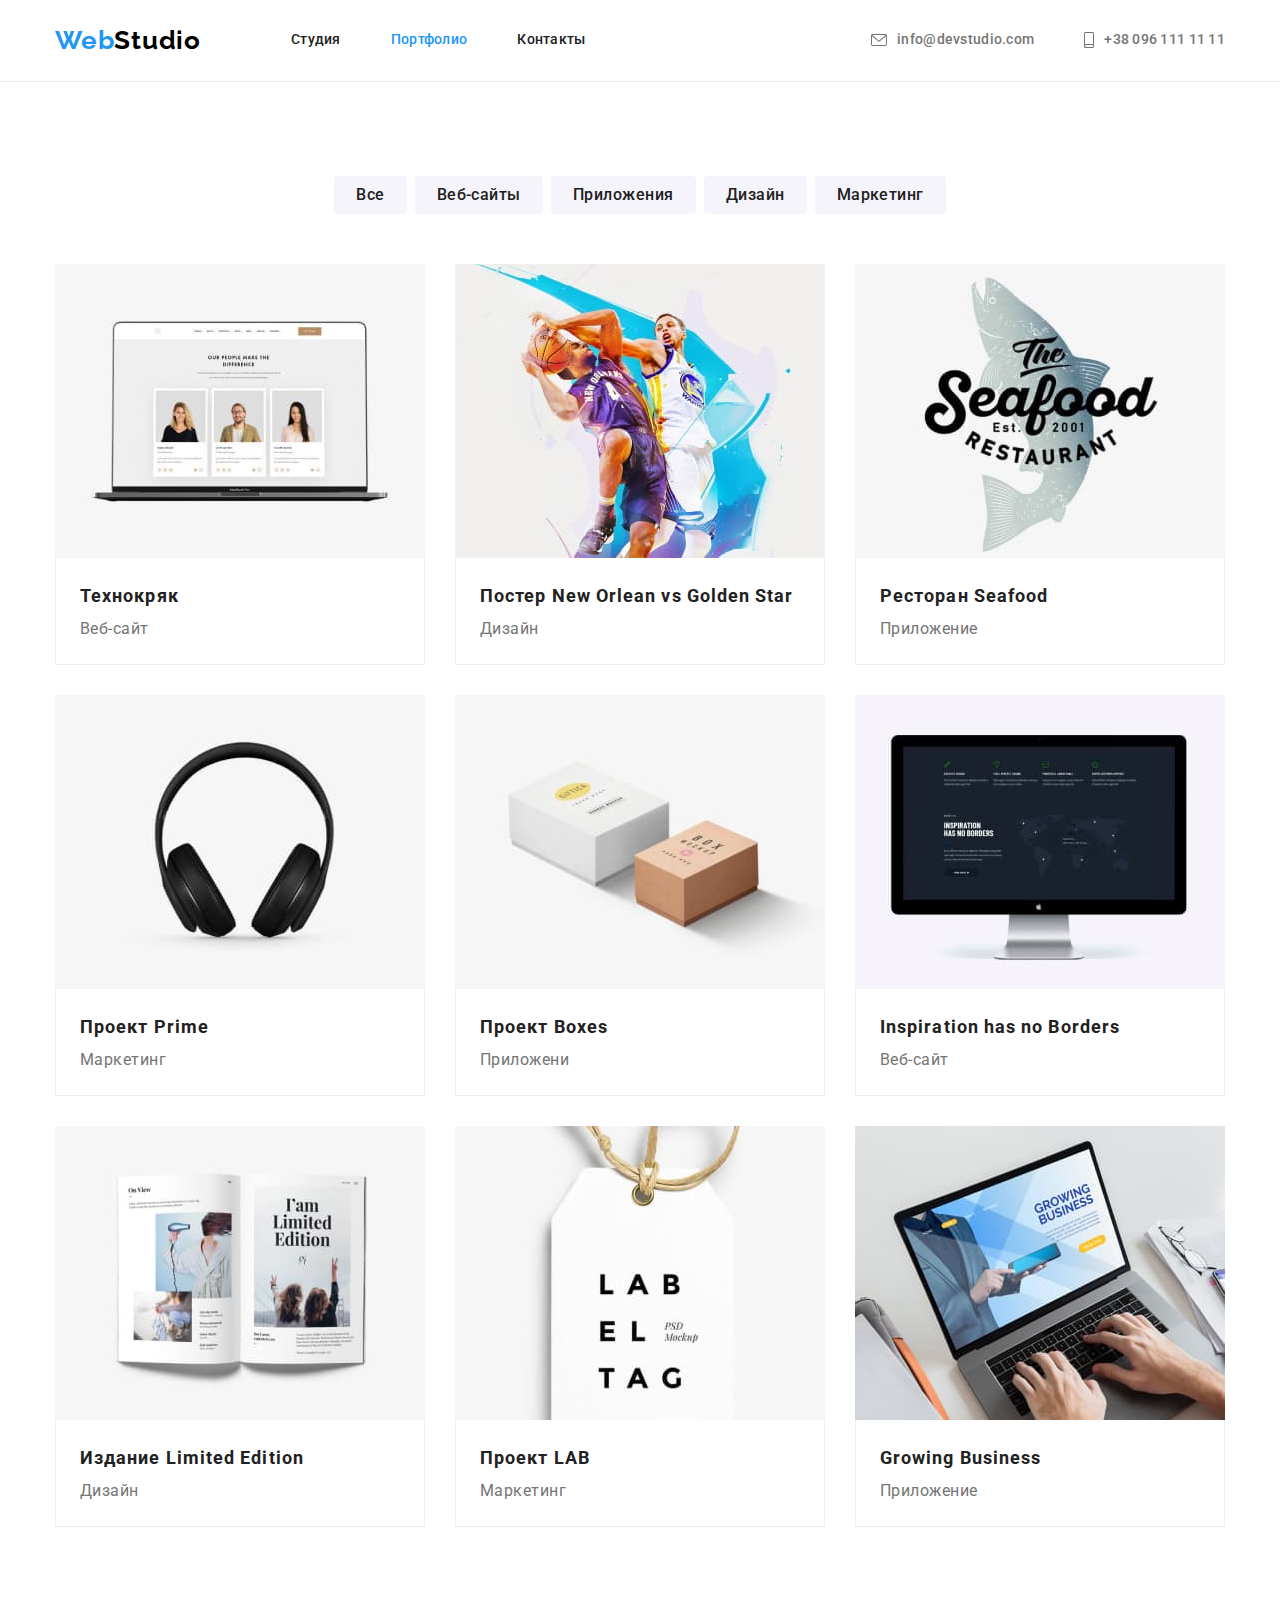
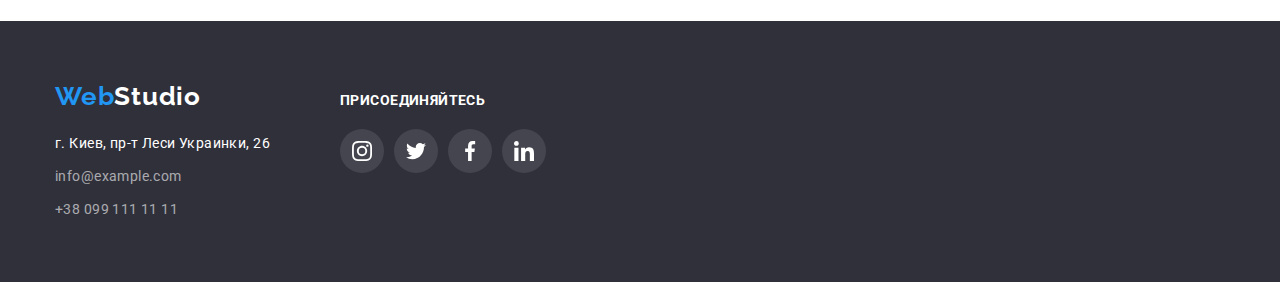
==== portfolio.html @ a1b955ed "cope from hm4" ====
<!DOCTYPE html>
<html lang="ru">

<head>
    <meta charset="UTF-8">
    <meta http-equiv="X-UA-Compatible" content="IE=edge">
    <meta name="viewport" content="width=device-width, initial-scale=1.0">
    <title>Document</title>
    <link rel="preconnect" href="https://fonts.googleapis.com">
    <link rel="preconnect" href="https://fonts.gstatic.com" crossorigin>
    <link
        href="https://fonts.googleapis.com/css2?family=Raleway:wght@700&family=Roboto:wght@400;500;700;900&display=swap"
        rel="stylesheet">
    <link rel="stylesheet"
        href="https://cdnjs.cloudflare.com/ajax/libs/modern-normalize/1.1.0/modern-normalize.min.css">
    <link rel="stylesheet" href="./css/style.css">
</head>

<body>
    <header class="header">
        <div class="container">
            <a class="logo-header-first link" lang="en" href="">Web<span class="logo-header-second">Studio</span></a>
            <nav class="header-nav">
                <ul class="header-list list">
                    <li class="header-item"><a class="header-link link" href="./index.html">Студия</a></li>
                    <li class="header-item"><a class="header-link link current" href="">Портфолио</a>
                    </li>
                    <li class="header-item"><a class="header-link link" href="">Контакты</a></li>
                </ul>
            </nav>
            <ul class="header-list list">
                <li class="header-item">
                    <a class="header-link contacts link" href="mailto:info@devstudio.com">
                        <svg class="header-icons" width="16px" height="12px">
                            <use href="./images/icons.svg#icon-envelope"></use>
                        </svg>info@devstudio.com
                    </a>
                </li>
                <li class="header-item">
                    <a class="header-link contacts link" href="tel:+380961111111">
                        <svg class="header-icons" width="10px" height="16px">
                            <use href="./images/icons.svg#icon-smartphone"></use>
                        </svg>+38 096 111 11 11
                    </a>
                </li>
            </ul>
        </div>
    </header>
    <main>
        <section class="portfolio section">
            <div class="container">
                <h1 class="visually-hidden">Наши работы</h1>
                <ul class="portfolio-list-first list">
                    <li class="porfolio-item-first"><button class="portfolio-btn" type="button">Все</button></li>
                    <li class="porfolio-item-first"><button class="portfolio-btn" type="button">Веб-сайты</button></li>
                    <li class="porfolio-item-first"><button class="portfolio-btn" type="button">Приложения</button>
                    </li>
                    <li class="porfolio-item-first"><button class="portfolio-btn" type="button">Дизайн</button></li>
                    <li class="porfolio-item-first"><button class="portfolio-btn" type="button">Маркетинг</button>
                    </li>
                </ul>
                <ul class="portfolio-list-second list">
                    <li class="portfolio-item-second">
                        <a href="" class="portfolio-link link">
                            <img class="portfolio-img" src="./images/portfolio1.jpg" alt="Технокряк">
                            <div class="portfolio-item-wrapper">
                                <h2 class="portfolio-title">Технокряк</h2>
                                <p class="portfolio-text">Веб-сайт</p>
                            </div>
                        </a>
                    </li>
                    <li class="portfolio-item-second">
                        <a href="" class="portfolio-link link">
                            <img class="portfolio-img" src="./images/portfolio2.jpg"
                                alt="постер нью орелан против голден стар">
                            <div class="portfolio-item-wrapper">
                                <h2 class="portfolio-title">Постер New Orlean vs Golden Star</h2>
                                <p class="portfolio-text">Дизайн</p>
                            </div>
                        </a>
                    </li>
                    <li class="portfolio-item-second">
                        <a href="" class="portfolio-link link">
                            <img class="portfolio-img" src="./images/portfolio3.jpg" alt="ресторан сеафоод">
                            <div class="portfolio-item-wrapper">
                                <h2 class="portfolio-title">Ресторан Seafood</h2>
                                <p class="portfolio-text">Приложение</p>
                            </div>
                        </a>
                    </li>
                    <li class="portfolio-item-second">
                        <a href="" class="portfolio-link link">
                            <img class="portfolio-img" src="./images/portfolio4.jpg" alt="Проект Прайм">
                            <div class="portfolio-item-wrapper">
                                <h2 class="portfolio-title">Проект Prime</h2>
                                <p class="portfolio-text">Маркетинг</p>
                            </div>
                        </a>
                    </li>
                    <li class="portfolio-item-second">
                        <a href="" class="portfolio-link link">
                            <img class="portfolio-img" src="./images/portfolio5.jpg" alt="Проект Боксес">
                            <div class="portfolio-item-wrapper">
                                <h2 class="portfolio-title">Проект Boxes</h2>
                                <p class="portfolio-text">Приложени</p>
                            </div>
                        </a>
                    </li>
                    <li class="portfolio-item-second">
                        <a href="" class="portfolio-link link">
                            <img class="portfolio-img" src="./images/portfolio6.jpg" alt="Инспирайтион хас но бордерс">
                            <div class="portfolio-item-wrapper">
                                <h2 class="portfolio-title">Inspiration has no Borders</h2>
                                <p class="portfolio-text">Веб-сайт</p>
                            </div>
                        </a>
                    </li>
                    <li class="portfolio-item-second">
                        <a href="" class="portfolio-link link">
                            <img class="portfolio-img" src="./images/portfolio7.jpg" alt="Издание лимитед эдишн">
                            <div class="portfolio-item-wrapper">
                                <h2 class="portfolio-title">Издание Limited Edition</h2>
                                <p class="portfolio-text">Дизайн</p>
                            </div>
                        </a>
                    </li>
                    <li class="portfolio-item-second">
                        <a href="" class="portfolio-link link">
                            <img class="portfolio-img" src="./images/portfolio8.jpg" alt="Проект Лаб">
                            <div class="portfolio-item-wrapper">
                                <h2 class="portfolio-title">Проект LAB</h2>
                                <p class="portfolio-text">Маркетинг</p>
                            </div>
                        </a>
                    </li>
                    <li class="portfolio-item-second">
                        <a href="" class="portfolio-link link">
                            <img class="portfolio-img" src="./images/portfolio9.jpg" alt="Гровинг Бизнес">
                            <div class="portfolio-item-wrapper">
                                <h2 class="portfolio-title">Growing Business</h2>
                                <p class="portfolio-text"> Приложение</p>
                            </div>
                        </a>
                    </li>
                </ul>
            </div>
        </section>
    </main>

    <footer class="footer">
        <div class="container">
            <div class="footer-wrapper">
                <div class="footer-wrapper-two">
                    <a class="logo-footer-first link" lang="en" href="">Web<span
                            class="logo-footer-second">Studio</span></a>
                    <address class="footer-address">
                        <ul class="footer-list list">
                            <li class="footer-item"><a class="footer-link-address link"
                                    href="https://goo.gl/maps/4ZLDc6fQ6jvqNeno7" target="_blank"
                                    rel="noopener noreferrer">г.
                                    Киев,
                                    пр-т Леси
                                    Украинки, 26</a>
                            </li>
                            <li class="footer-item"><a class="footer-link link"
                                    href="mailto:info@example.com">info@example.com</a>
                            </li>
                            <li class="footer-item"><a class="footer-link link" href="tel:+380991111111">+38 099 111 11
                                    11</a>
                            </li>
                        </ul>
                    </address>
                </div>
                <div class="footer-wrapper-two soc">
                    <h2 class="footer-soc-title">присоединяйтесь</h2>
                    <ul class="footer-soc-list list">
                        <li class="footer-soc-items">
                            <a class="footer-soc-links link" href="https://www.instagram.com" target="_blank">
                                <svg class="footer-soc-icons" width="20px" height="20px">
                                    <use href="./images/icons.svg#icon-instagram">
                                    </use>
                                </svg>
                            </a>
                        </li>
                        <li class="footer-soc-items">
                            <a class="footer-soc-links link" href="https://twitter.com" target="_blank">
                                <svg class="footer-soc-icons" width="20px" height="20px">
                                    <use href="./images/icons.svg#icon-twitter">
                                    </use>
                                </svg>
                            </a>
                        </li>
                        <li class="footer-soc-items">
                            <a class="footer-soc-links link" href="https://facebook.com" target="_blank">
                                <svg class="footer-soc-icons" width="20px" height="20px">
                                    <use href="./images/icons.svg#icon-facebook">
                                    </use>
                                </svg>
                            </a>
                        </li>
                        <li class="footer-soc-items">
                            <a class="footer-soc-links link" href="https://linkedin.com" target="_blank">
                                <svg class="footer-soc-icons" width="20px" height="20px">
                                    <use href="./images/icons.svg#icon-linkedin">
                                    </use>
                                </svg>
                            </a>
                        </li>
                    </ul>
                </div>
            </div>
        </div>
    </footer>
</body>

</html>
---- css/style.css ----
:root {
    --title-color: #FFFFFF;
    --title-color-second: #212121;
    --paragraph-color: #757575;
    --accent-color: #2196F3;
    --gap-between-section: 94px;
    --gap-in-section: 30px;
}

body{
    font-family: 'Roboto',
    sans-serif;
    background-color: #ffffff;
}

.section{
    padding: 94px 0;
}

.visually-hidden{
    position: absolute;
    white-space: nowrap;
    width: 1px;
    height: 1px;
    overflow: hidden;
    border: 0;
    padding: 0;
    clip: rect(0 0 0 0);
    clip-path: inset(50%);
    margin: -1px;
}

/* reset styles */
.link{
    text-decoration: none;
}

.list{
    list-style: none;
    margin: 0;
    padding: 0;
}
h1,h2,h3,h4,h5,h6,p{
    margin: 0;
}

img {
    display: block;
    width: 100%;
    height: auto;
}

/* container */
.container{
    width: 1200px;
    padding-left: 15px;
    padding-right: 15px;
    margin: 0 auto;
}
/* header */

.header{
    border-bottom: 1px solid #ECECEC;
}

.logo-header-first{
    font-family: 'Raleway',
    sans-serif;
    font-weight: 700;
    font-size: 26px;
    line-height: 1.19;
    letter-spacing: 0.03em;
    color: var(--accent-color);
    margin-right: 90px;
    padding-top: 25px;
    padding-bottom: 25px;
}

.logo-header-second{
    color: #000000;
}

.header .container{
    display: flex;
    align-items: center;
}

.header-list{
    display: flex;
}

.header-item:not(:last-child){
    margin-right: 50px;
}

.container .header-list{
    margin-left: auto;
}

.header-link{
    display: flex;
    align-items: center;
    font-weight: 500;
    font-size: 14px;
    line-height: 1.14;
    letter-spacing: 0.02em;
    color: var(--title-color-second);
}

.header-link.current{
    color: var(--accent-color);
}

.header-link.contacts{
    font-weight: 500;
    font-size: 14px;
    line-height: 1.14;
    letter-spacing: 0.02em;
    color: var(--paragraph-color); 
}

.header-icons {
    fill: currentColor;
    margin-right: 10px;
}

.header-link:focus,
.header-link:hover {
    color: var(--accent-color);
}

.header-icons:hover{
    color: var(--accent-color);
}



/* section hero */



.hero{
    padding: 200px 0;
    max-width: 1600px;
    margin-left: auto;
    margin-right: auto;
    background-color: #2F303A;
    background-image:linear-gradient(to right, rgba(47, 48, 58, 0.4), rgba(47, 48, 58, 0.4)), url("../images/hero-img.jpg");
    background-repeat: no-repeat;
    background-position: center;
    background-size: cover;
}

.hero-title{
    font-weight: 900;
    font-size: 44px;
    line-height: 1.36;
    text-align: center;
    letter-spacing: 0.06em;
    text-transform: uppercase;
    color: var(--title-color);
    width: 696px;
    margin: var(--gap-in-section);
    margin: 0 auto;
    margin-bottom: var(--gap-in-section);
}

.hero-btn{
    display: block;
    font-family: inherit;
    font-weight: 700;
    font-size: 16px;
    line-height: 1.88;
    text-align: center;
    letter-spacing: 0.06em;
    color: #FFFFFF;
    background: var(--accent-color);
    box-shadow: 0px 4px 4px rgba(0, 0, 0, 0.15);
    border-radius: 4px;
    cursor: pointer;
    padding: 10px 32px;
    border: transparent;
    margin: 0 auto;
}

.hero-btn:hover, .hero-btn:focus{
    background-color: #188CE8;
}

/* section benefits */

.benefits-list{
    display: flex;
}

.benefits-item{
    width: calc((100% - 60px) / 3);
}

.benefits-item:not(:first-child){
    margin-left: var(--gap-in-section);
}

.benefits-title{
    font-weight: 700;
    font-size: 14px;
    line-height: 1.14;
    letter-spacing: 0.03em;
    text-transform: uppercase;
    color: var(--title-color-second);
    margin-bottom: 10px;
}

.benefits-text{
    font-size: 14px;
    line-height: 1.71;
    letter-spacing: 0.03em;
    color: var(--paragraph-color)
}
.benefits-wrapper{
    display: flex;
}

.benefits-wrapper-icons{
    display: flex;
    background-color: #F5F4FA;
    width: 270px;
    height: 120px;
    align-items: center;
    justify-content: center;
    margin-bottom: var(--gap-in-section);
}

/* section about */

.about{
    padding-top: 0px;
}

.about-title{
    font-weight: 700;
    font-size: 36px;
    line-height: 1.17;
    text-align: center;
    letter-spacing: 0.03em;
    color: var(--title-color-second);
    margin-bottom: 50px;
}

.about-list{
    display: flex;
    
}

.about-item{
    width: calc((100% - 60px) / 3);
}

.about-item:not(:first-child){
    margin-left: var(--gap-in-section);
}

/* section team */

.team{
    background-color: #F5F4FA;
}

.team-list{
    display: flex;
   
}

.team-item{
width: calc((100% - 90px) / 4 );
}

.team-item:not(:first-child) {
    margin-left: var(--gap-in-section);
}


.team-title{
    font-weight: 700;
    font-size: 36px;
    line-height: 1.17;
    text-align: center;
    letter-spacing: 0.03em;
    color: var(--title-color-second);
    margin-bottom: 50px;
}

.team-item{
    background-color: #FFFFFF;
    box-shadow: 0px 1px 3px rgba(0, 0, 0, 0.12),
    0px 1px 1px rgba(0, 0, 0, 0.14),
    0px 2px 1px rgba(0, 0, 0, 0.2);
    border-radius: 0px 0px 4px 4px;

}

.team-wrapper{
    padding-top: var(--gap-in-section);
    padding-bottom: var(--gap-in-section);
}

.team-after-title{
    font-weight: 500;
    font-size: 16px;
    line-height: 1.19;
    text-align: center;
    letter-spacing: 0.03em;
    color: var(--title-color-second);
    margin-bottom: 10px;
}

.team-text{
    font-size: 16px;
    line-height: 1.19;
    text-align: center;
    letter-spacing: 0.03em;
    color: var(--paragraph-color);
    margin-bottom: 16px;
}

.team-soc-list{
    display: flex;
    justify-content: center;
    text-align: center;
}

.team-soc-links{
    width: 44px;
    height: 44px;
    display: flex;
    align-items: center;
    justify-content: center;
    
}
.team-soc-items:not(:last-child) {
    margin-right: 10px;
}

.team-soc-links{
    color: #AFB1B8;
}

.team-soc-links:hover,
.team-soc-links:focus{
    background-color:var(--accent-color);
    border-radius: 50%;
    color: #FFFFFF;
}

.team-soc-icons{
    fill: currentColor;
}

/* clients */

.clients-title{
    font-weight: 700;
    font-size: 36px;
    line-height: 1.17;
    text-align: center;
    letter-spacing: 0.03em;
    color: var(--title-color-second);
    margin-bottom: 50px;
}

.clients-list{
    display: flex;
}

.clients-item:not(:last-child) {
    margin-right: var(--gap-in-section);
}

.clients-link{
    display: flex;
    align-items: center;
    justify-content: center;
    width: 170px;
    height: 92px;
    border: 1px solid #AFB1B8;
    border-radius: 4px;
}

.clients-link {
    color: #AFB1B8;
}

.clients-link:hover,
.clients-link:focus{
    color: var(--accent-color);
    border: 1px solid var(--accent-color);
}

.clients-icons{
    fill: currentColor;
}



/* footer */

.footer{
    background-color: #2F303A;
    padding-top: 60px;
    padding-bottom: 60px;
}

.footer-address{
    font-style: normal;
}

.footer-item{
    font-size: 14px;
    line-height: 1.71;
    letter-spacing: 0.03em;
}

.footer-item:not(:last-child){
    margin-bottom: 9px;
}

.footer-link-address{
    color: var(--title-color);
}

.footer-link{
    color: rgba(255, 255, 255, 0.6);
}

.footer-link-address:hover, .footer-link-address:focus{
    color: var(--accent-color);
}

.footer-link:hover,
.footer-link:focus {
    color: var(--accent-color);
}


.logo-footer-first {
    display: block;
    font-family: 'Raleway',
    sans-serif;
    font-weight: 700;
    font-size: 26px;
    line-height: 1.19;
    letter-spacing: 0.03em;
    color: var(--accent-color);
    margin-bottom: 20px;
}

.logo-footer-second {
    color: var(--title-color);
}

.footer-soc-title{
    font-weight: 700;
    font-size: 14px;
    line-height: 1.14;
    letter-spacing: 0.03em;
    text-transform: uppercase;
    color: #FFFFFF;
    margin-bottom: 20px;
}

.footer-wrapper{
    display: flex;
    align-items: baseline;
}

.footer-wrapper-two:not(:last-child) {
    margin-right: 70px;
}

.footer-soc-list{
    display: flex;
}
.footer-soc-items:not(:last-child) {
    margin-right: 10px;
}

.footer-soc-links{
    display: flex;
    align-items: center;
    justify-content: center;
    width: 44px;
    height: 44px;
    border-radius: 50%;
    background-color: rgba(255, 255, 255, 0.1);   
    color: #FFFFFF;
}

.footer-soc-links:hover,
.footer-soc-links:focus{
    background-color: var(--accent-color);
    border-radius: 50%;
}

.footer-soc-icons{
    fill: currentColor;
}

/* page portfolio */

.portfolio-list-first{
    display: flex;
    justify-content: center;
    margin-bottom: 50px;
}
.porfolio-item-first:not(:first-child){
    margin-left: 8px;
}

.portfolio-btn{
    font-family: inherit;
    font-weight: 500;
    font-size: 16px;
    line-height: 1.62;
    text-align: center;
    letter-spacing: 0.03em;
    cursor: pointer;
    background-color: #F5F4FA;
    border-radius: 4px;
    padding: 6px 22px;
    border: transparent;
    color: var(--title-color-second);
}

.portfolio-btn:focus, .portfolio-btn:hover{
    background-color: var(--accent-color);
    box-shadow: 0px 3px 1px rgba(0, 0, 0, 0.1),
    0px 1px 2px rgba(0, 0, 0, 0.08),
    0px 2px 2px rgba(0, 0, 0, 0.12);  
    color: var(--title-color);
}

.portfolio-list-second{
    display: flex;
    flex-wrap: wrap;
}

.portfolio-item-second{
    width: calc((100% - 60px) / 3);
}

.portfolio-item-second:not(:nth-child(3n + 1)){
    margin-left: var(--gap-in-section);
}

.portfolio-item-second:not(:nth-last-child(-n + 3)) {
    margin-bottom: var(--gap-in-section);
}

.portfolio-link{
    display: block;
}

.portfolio-link:hover, 
.portfolio-link:focus {
    border: 1px solid #EEEEEE;
    box-sizing: border-box;
    box-shadow: 0px 1px 1px rgba(0, 0, 0, 0.12),
    0px 4px 4px rgba(0, 0, 0, 0.06),
    1px 4px 6px rgba(0, 0, 0, 0.16);
}

.portfolio-item-wrapper{
    padding: 20px 24px 20px 24px;
    border-right: 1px solid #EEEEEE;
    border-bottom: 1px solid #EEEEEE;
    border-left: 1px solid #EEEEEE;
}

.portfolio-title{
    font-weight: 700;
    font-size: 18px;
    line-height: 2;
    letter-spacing: 0.06em;
    color: var(--title-color-second);   
}

.portfolio-text{
    font-weight: 400;
    font-size: 16px;
    line-height: 1.88;
    letter-spacing: 0.03em;
    color: var(--paragraph-color);
}
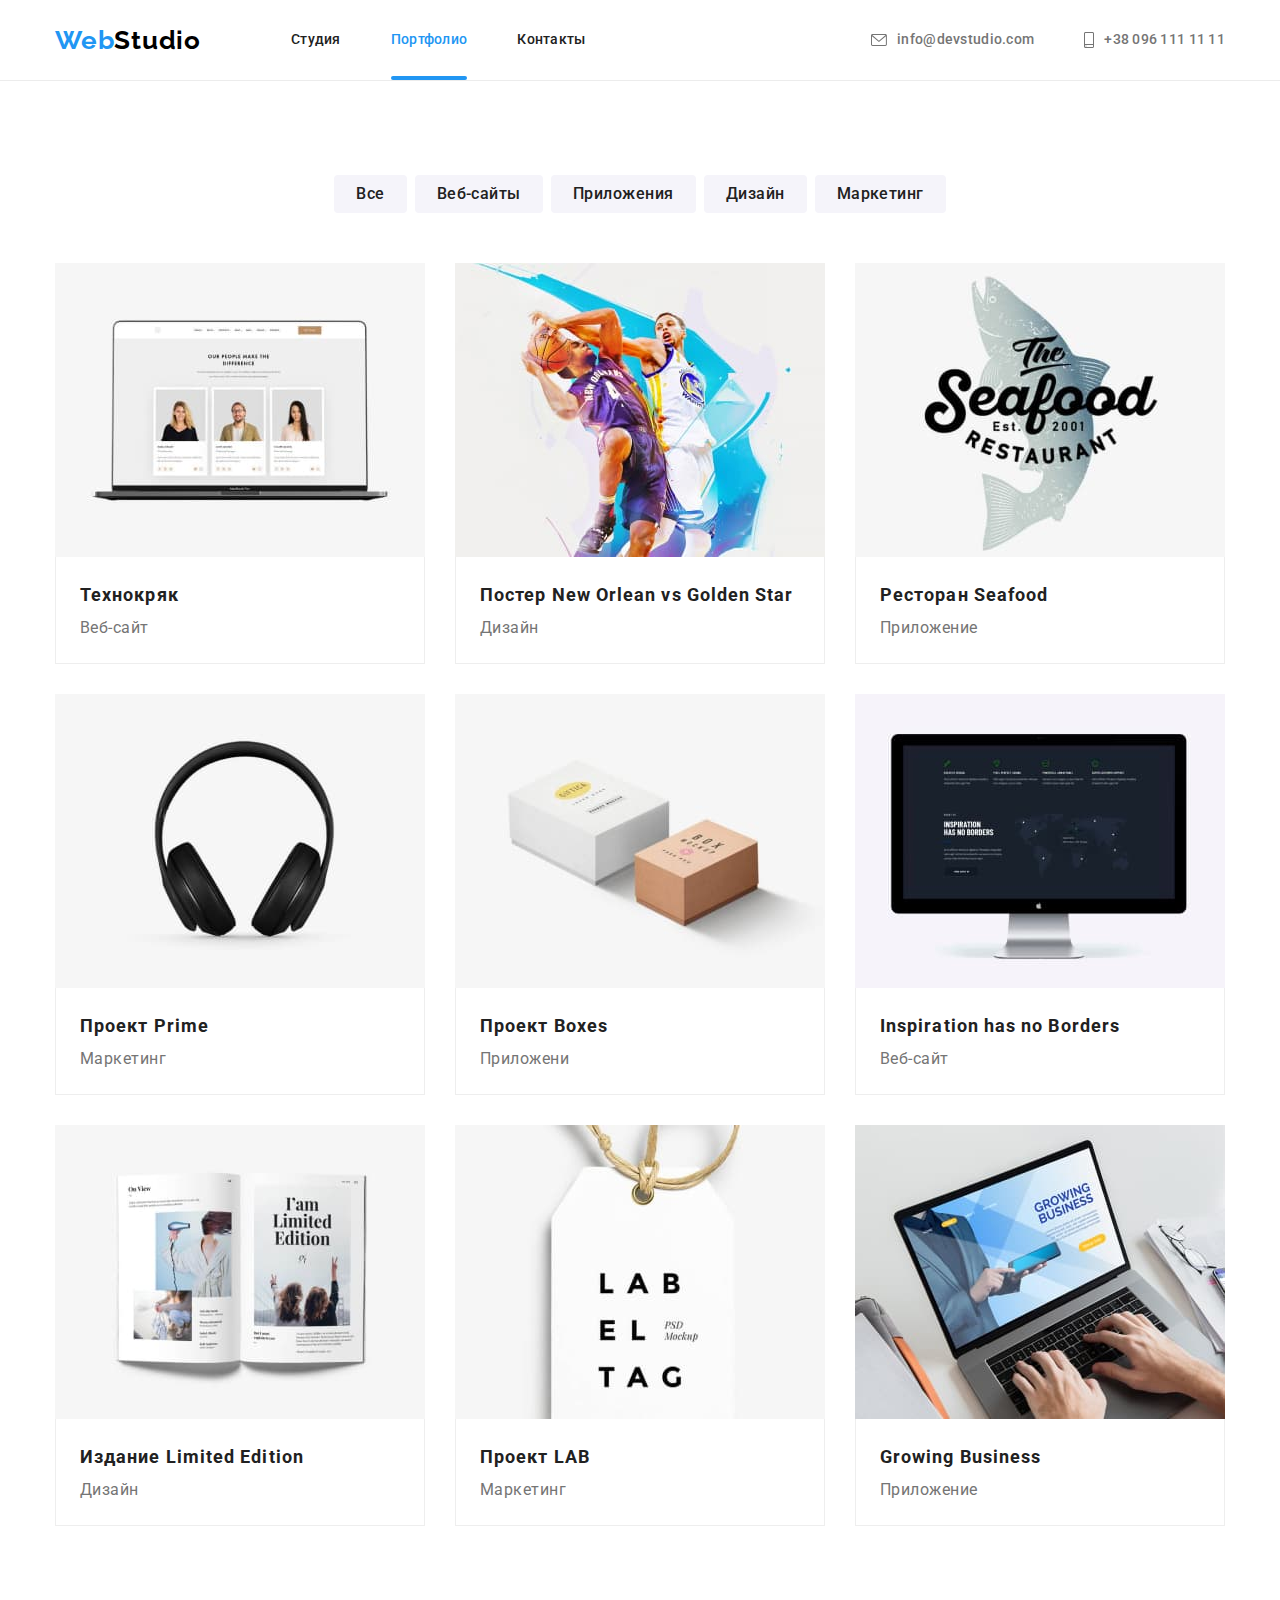
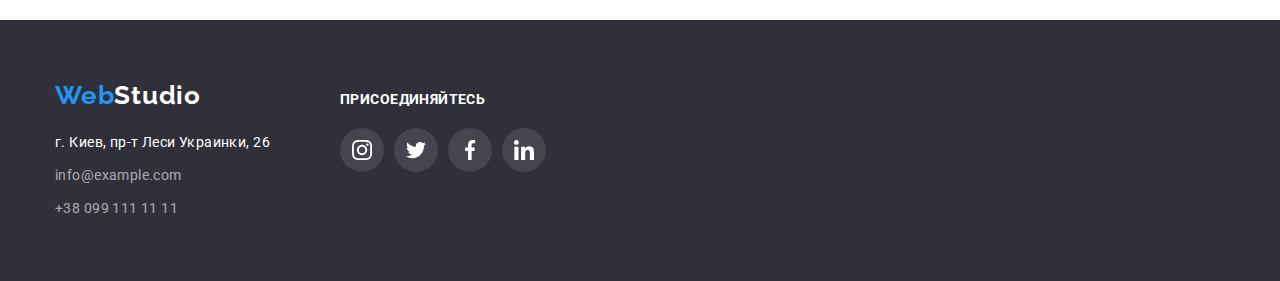
==== commit e438eb80: "add modal and transition and transform" ====
--- a/portfolio.html
+++ b/portfolio.html
@@ -5,7 +5,7 @@
     <meta charset="UTF-8">
     <meta http-equiv="X-UA-Compatible" content="IE=edge">
     <meta name="viewport" content="width=device-width, initial-scale=1.0">
-    <title>Document</title>
+    <title>WebStudio</title>
     <link rel="preconnect" href="https://fonts.googleapis.com">
     <link rel="preconnect" href="https://fonts.gstatic.com" crossorigin>
     <link
@@ -62,17 +62,30 @@
                 <ul class="portfolio-list-second list">
                     <li class="portfolio-item-second">
                         <a href="" class="portfolio-link link">
-                            <img class="portfolio-img" src="./images/portfolio1.jpg" alt="Технокряк">
+                            <div class="portfolio-img-wrapper">
+                                <img class="portfolio-img" src="./images/portfolio1.jpg" alt="Технокряк">
+                                <p class="portfolio-text-hover">Ресурс предлагает комплексные предложения с разным
+                                    уровнем функционала и сервисов.
+                                    Все это позволит посетителю получить
+                                    исчерпывающие сведения о компании или частном лице.</p>
+                            </div>
                             <div class="portfolio-item-wrapper">
                                 <h2 class="portfolio-title">Технокряк</h2>
                                 <p class="portfolio-text">Веб-сайт</p>
-                            </div>
-                        </a>
-                    </li>
-                    <li class="portfolio-item-second">
-                        <a href="" class="portfolio-link link">
-                            <img class="portfolio-img" src="./images/portfolio2.jpg"
-                                alt="постер нью орелан против голден стар">
+
+                            </div>
+                        </a>
+                    </li>
+                    <li class="portfolio-item-second">
+                        <a href="" class="portfolio-link link">
+                            <div class="portfolio-img-wrapper">
+                                <img class="portfolio-img" src="./images/portfolio2.jpg"
+                                    alt="постер нью орелан против голден стар">
+                                <p class="portfolio-text-hover">Ресурс предлагает комплексные предложения с разным
+                                    уровнем функционала и сервисов.
+                                    Все это позволит посетителю получить
+                                    исчерпывающие сведения о компании или частном лице.</p>
+                            </div>
                             <div class="portfolio-item-wrapper">
                                 <h2 class="portfolio-title">Постер New Orlean vs Golden Star</h2>
                                 <p class="portfolio-text">Дизайн</p>
@@ -81,7 +94,13 @@
                     </li>
                     <li class="portfolio-item-second">
                         <a href="" class="portfolio-link link">
-                            <img class="portfolio-img" src="./images/portfolio3.jpg" alt="ресторан сеафоод">
+                            <div class="portfolio-img-wrapper">
+                                <img class="portfolio-img" src="./images/portfolio3.jpg" alt="ресторан сеафоод">
+                                <p class="portfolio-text-hover">Ресурс предлагает комплексные предложения с разным
+                                    уровнем функционала и сервисов.
+                                    Все это позволит посетителю получить
+                                    исчерпывающие сведения о компании или частном лице.</p>
+                            </div>
                             <div class="portfolio-item-wrapper">
                                 <h2 class="portfolio-title">Ресторан Seafood</h2>
                                 <p class="portfolio-text">Приложение</p>
@@ -90,7 +109,13 @@
                     </li>
                     <li class="portfolio-item-second">
                         <a href="" class="portfolio-link link">
-                            <img class="portfolio-img" src="./images/portfolio4.jpg" alt="Проект Прайм">
+                            <div class="portfolio-img-wrapper">
+                                <img class="portfolio-img" src="./images/portfolio4.jpg" alt="Проект Прайм">
+                                <p class="portfolio-text-hover">Ресурс предлагает комплексные предложения с разным
+                                    уровнем функционала и сервисов.
+                                    Все это позволит посетителю получить
+                                    исчерпывающие сведения о компании или частном лице.</p>
+                            </div>
                             <div class="portfolio-item-wrapper">
                                 <h2 class="portfolio-title">Проект Prime</h2>
                                 <p class="portfolio-text">Маркетинг</p>
@@ -99,7 +124,13 @@
                     </li>
                     <li class="portfolio-item-second">
                         <a href="" class="portfolio-link link">
-                            <img class="portfolio-img" src="./images/portfolio5.jpg" alt="Проект Боксес">
+                            <div class="portfolio-img-wrapper">
+                                <img class="portfolio-img" src="./images/portfolio5.jpg" alt="Проект Боксес">
+                                <p class="portfolio-text-hover">Ресурс предлагает комплексные предложения с разным
+                                    уровнем функционала и сервисов.
+                                    Все это позволит посетителю получить
+                                    исчерпывающие сведения о компании или частном лице.</p>
+                            </div>
                             <div class="portfolio-item-wrapper">
                                 <h2 class="portfolio-title">Проект Boxes</h2>
                                 <p class="portfolio-text">Приложени</p>
@@ -108,7 +139,14 @@
                     </li>
                     <li class="portfolio-item-second">
                         <a href="" class="portfolio-link link">
-                            <img class="portfolio-img" src="./images/portfolio6.jpg" alt="Инспирайтион хас но бордерс">
+                            <div class="portfolio-img-wrapper">
+                                <img class="portfolio-img" src="./images/portfolio6.jpg"
+                                    alt="Инспирайтион хас но бордерс">
+                                <p class="portfolio-text-hover">Ресурс предлагает комплексные предложения с разным
+                                    уровнем функционала и сервисов.
+                                    Все это позволит посетителю получить
+                                    исчерпывающие сведения о компании или частном лице.</p>
+                            </div>
                             <div class="portfolio-item-wrapper">
                                 <h2 class="portfolio-title">Inspiration has no Borders</h2>
                                 <p class="portfolio-text">Веб-сайт</p>
@@ -117,7 +155,13 @@
                     </li>
                     <li class="portfolio-item-second">
                         <a href="" class="portfolio-link link">
-                            <img class="portfolio-img" src="./images/portfolio7.jpg" alt="Издание лимитед эдишн">
+                            <div class="portfolio-img-wrapper">
+                                <img class="portfolio-img" src="./images/portfolio7.jpg" alt="Издание лимитед эдишн">
+                                <p class="portfolio-text-hover">Ресурс предлагает комплексные предложения с разным
+                                    уровнем функционала и сервисов.
+                                    Все это позволит посетителю получить
+                                    исчерпывающие сведения о компании или частном лице.</p>
+                            </div>
                             <div class="portfolio-item-wrapper">
                                 <h2 class="portfolio-title">Издание Limited Edition</h2>
                                 <p class="portfolio-text">Дизайн</p>
@@ -126,7 +170,13 @@
                     </li>
                     <li class="portfolio-item-second">
                         <a href="" class="portfolio-link link">
-                            <img class="portfolio-img" src="./images/portfolio8.jpg" alt="Проект Лаб">
+                            <div class="portfolio-img-wrapper">
+                                <img class="portfolio-img" src="./images/portfolio8.jpg" alt="Проект Лаб">
+                                <p class="portfolio-text-hover">Ресурс предлагает комплексные предложения с разным
+                                    уровнем функционала и сервисов.
+                                    Все это позволит посетителю получить
+                                    исчерпывающие сведения о компании или частном лице.</p>
+                            </div>
                             <div class="portfolio-item-wrapper">
                                 <h2 class="portfolio-title">Проект LAB</h2>
                                 <p class="portfolio-text">Маркетинг</p>
@@ -135,7 +185,13 @@
                     </li>
                     <li class="portfolio-item-second">
                         <a href="" class="portfolio-link link">
-                            <img class="portfolio-img" src="./images/portfolio9.jpg" alt="Гровинг Бизнес">
+                            <div class="portfolio-img-wrapper">
+                                <img class="portfolio-img" src="./images/portfolio9.jpg" alt="Гровинг Бизнес">
+                                <p class="portfolio-text-hover">Ресурс предлагает комплексные предложения с разным
+                                    уровнем функционала и сервисов.
+                                    Все это позволит посетителю получить
+                                    исчерпывающие сведения о компании или частном лице.</p>
+                            </div>
                             <div class="portfolio-item-wrapper">
                                 <h2 class="portfolio-title">Growing Business</h2>
                                 <p class="portfolio-text"> Приложение</p>
--- a/css/style.css
+++ b/css/style.css
@@ -72,8 +72,8 @@
     letter-spacing: 0.03em;
     color: var(--accent-color);
     margin-right: 90px;
-    padding-top: 25px;
-    padding-bottom: 25px;
+    /* padding-top: 25px;
+    padding-bottom: 25px; */
 }
 
 .logo-header-second{
@@ -105,23 +105,44 @@
     line-height: 1.14;
     letter-spacing: 0.02em;
     color: var(--title-color-second);
+    padding-top: 32px;
+    padding-bottom: 32px;
+    transition: color 256ms cubic-bezier(0.4, 0, 0.2, 1);
 }
 
 .header-link.current{
+    position: relative;
     color: var(--accent-color);
-}
+    
+}
+
+.header-link.current::after{
+    position: absolute;
+    bottom: 0;
+    left: 0;
+    display: block;
+    content: '';
+    width: 100%;
+    height: 4px;
+    background-color: var(--accent-color);
+    border-radius: 2px;
+    transition: color 256ms cubic-bezier(0.4, 0, 0.2, 1);
+}
+
 
 .header-link.contacts{
     font-weight: 500;
     font-size: 14px;
     line-height: 1.14;
     letter-spacing: 0.02em;
-    color: var(--paragraph-color); 
+    color: var(--paragraph-color);
+    transition: color 250ms cubic-bezier(0.4, 0, 0.2, 1);
 }
 
 .header-icons {
     fill: currentColor;
     margin-right: 10px;
+    transition: color 250ms cubic-bezier(0.4, 0, 0.2, 1);
 }
 
 .header-link:focus,
@@ -181,6 +202,7 @@
     padding: 10px 32px;
     border: transparent;
     margin: 0 auto;
+    transition: background-color 250ms cubic-bezier(0.4, 0, 0.2, 1);
 }
 
 .hero-btn:hover, .hero-btn:focus{
@@ -253,11 +275,38 @@
 }
 
 .about-item{
+    position: relative;
     width: calc((100% - 60px) / 3);
+    overflow: hidden;
 }
 
 .about-item:not(:first-child){
     margin-left: var(--gap-in-section);
+}
+
+
+.about-text{
+    position: absolute;
+    bottom: 0;
+    left: 0;
+    width: 100%;
+    font-weight: 700;
+    font-size: 14px;
+    line-height: 1.14;
+    text-align: center;
+    letter-spacing: 0.03em;
+    text-transform: uppercase;
+    color: #FFFFFF;
+    background-color: rgba(47, 48, 58, 0.8);
+    padding-top: 27px;
+    padding-bottom: 27px;
+    transform: translateY(70px);
+    transition: transform 250ms cubic-bezier(0.4, 0, 0.2, 1);
+}
+
+.about-item:hover .about-text{
+transform: translateY(0px);
+
 }
 
 /* section team */
@@ -335,14 +384,18 @@
     display: flex;
     align-items: center;
     justify-content: center;
+    color: #AFB1B8;
     
 }
+
 .team-soc-items:not(:last-child) {
     margin-right: 10px;
 }
 
 .team-soc-links{
-    color: #AFB1B8;
+border-radius: 50%;
+    transition: background-color 250ms cubic-bezier(0.4, 0, 0.2, 1), */
+    border-radius 250ms cubic-bezier(0.4, 0, 0.2, 1);
 }
 
 .team-soc-links:hover,
@@ -354,6 +407,7 @@
 
 .team-soc-icons{
     fill: currentColor;
+    transition: color 250ms cubic-bezier(0.4, 0, 0.2, 1);
 }
 
 /* clients */
@@ -388,12 +442,13 @@
 
 .clients-link {
     color: #AFB1B8;
+    transition: color 250ms cubic-bezier(0.4, 0, 0.2, 1), border-color 250ms cubic-bezier(0.4, 0, 0.2, 1);
 }
 
 .clients-link:hover,
 .clients-link:focus{
     color: var(--accent-color);
-    border: 1px solid var(--accent-color);
+    border-color: var(--accent-color);
 }
 
 .clients-icons{
@@ -426,10 +481,12 @@
 
 .footer-link-address{
     color: var(--title-color);
+    transition: color 250ms cubic-bezier(0.4, 0, 0.2, 1);
 }
 
 .footer-link{
     color: rgba(255, 255, 255, 0.6);
+    transition: color 250ms cubic-bezier(0.4, 0, 0.2, 1);
 }
 
 .footer-link-address:hover, .footer-link-address:focus{
@@ -493,12 +550,12 @@
     border-radius: 50%;
     background-color: rgba(255, 255, 255, 0.1);   
     color: #FFFFFF;
+    transition: background-color 250ms cubic-bezier(0.4, 0, 0.2, 1);
 }
 
 .footer-soc-links:hover,
 .footer-soc-links:focus{
     background-color: var(--accent-color);
-    border-radius: 50%;
 }
 
 .footer-soc-icons{
@@ -529,6 +586,7 @@
     padding: 6px 22px;
     border: transparent;
     color: var(--title-color-second);
+    transition: background-color 250ms cubic-bezier(0.4, 0, 0.2, 1), box-shadow 250ms cubic-bezier(0.4, 0, 0.2, 1), color 250ms cubic-bezier(0.4, 0, 0.2, 1);
 }
 
 .portfolio-btn:focus, .portfolio-btn:hover{
@@ -545,6 +603,7 @@
 }
 
 .portfolio-item-second{
+    
     width: calc((100% - 60px) / 3);
 }
 
@@ -558,6 +617,8 @@
 
 .portfolio-link{
     display: block;
+    transition: border 250ms cubic-bezier(0.4, 0, 0.2, 1), box-sizing 250ms cubic-bezier(0.4, 0, 0.2, 1), box-shadow 250ms cubic-bezier(0.4, 0, 0.2, 1);
+
 }
 
 .portfolio-link:hover, 
@@ -592,3 +653,85 @@
     color: var(--paragraph-color);
 }
 
+.portfolio-img-wrapper{
+    position: relative;
+    overflow: hidden;
+}
+
+.portfolio-text-hover{
+    position: absolute;
+    top: 0;
+    left: 0;
+    width: 100%;
+    height: 100%;
+    font-weight: 400;
+    font-size: 18px;
+    line-height: 1.56;
+    letter-spacing: 0.03em;
+    color: #FFFFFF;
+    background-color: rgba(33, 150, 243, 0.9);
+    padding: 63px 24px;
+    transform: translateY(101%);
+    transition: transform 250ms cubic-bezier(0.4, 0, 0.2, 1);
+}
+
+.portfolio-item-second:hover .portfolio-text-hover{
+    transform: translateY(0);
+}
+
+/* backdrop */
+
+.backdrop{
+    position: fixed;
+    top: 0;
+    left: 0;
+    width: 100%;
+    height: 100%;
+    background-color: rgba(0, 0, 0, 0.2);
+    transition: opacity 250ms cubic-bezier(0.4, 0, 0.2, 1),
+    visibility 250ms cubic-bezier(0.4, 0, 0.2, 1);
+}
+
+.backdrop.is-hidden .modal {
+    transform: translate(-50%, -50%) scale(1.5);
+}
+
+.modal{
+    position: absolute;
+    top: 50%;
+    left: 50%;
+    transform: translate(-50%, -50%) scale(1);
+    width: 528px;
+    min-height: 581px;
+    background-color: #ffffff;
+    box-shadow: 0px 1px 3px rgba(0, 0, 0, 0.12),
+    0px 1px 1px rgba(0, 0, 0, 0.14),
+    0px 2px 1px rgba(0, 0, 0, 0.2);
+    border-radius: 4px;
+    transition: transform 250ms cubic-bezier(0.4, 0, 0.2, 1);
+    
+}
+
+.modal-close{
+    position: absolute;
+    top: 8px;
+    right: 8px;
+
+    display: flex;
+    align-items: center;
+    justify-content: center;
+    
+    height: 30px;
+    width: 30px;
+    background-color: #ffffff;
+    border: 1px solid rgba(0, 0, 0, 0.1);
+    border-radius: 50%;
+    cursor: pointer;
+}
+
+
+.is-hidden{
+    opacity: 0;
+    pointer-events: none;
+    visibility: hidden;
+}